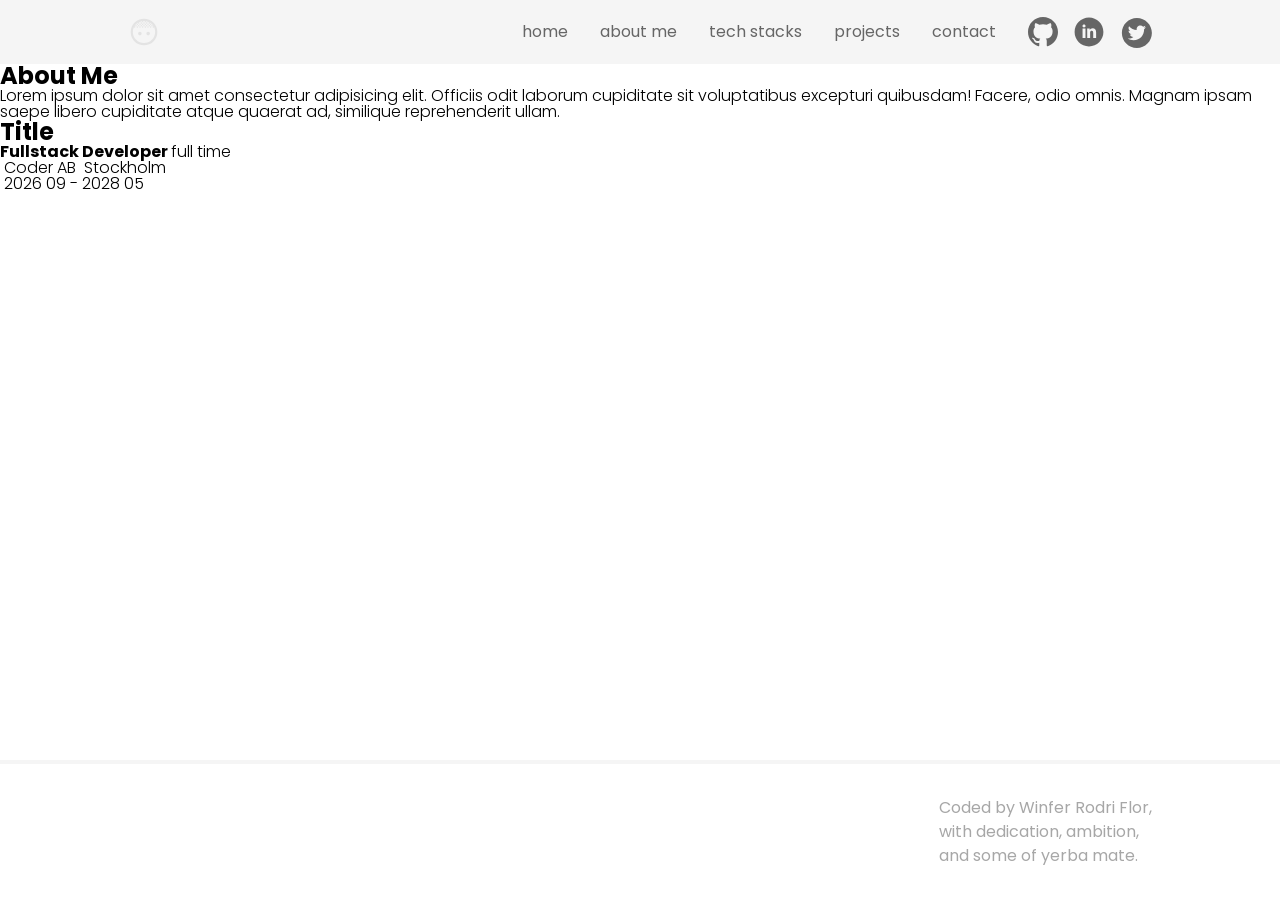
==== about.html @ b0ac0ef9 "Built the HTML-skeleton for the about section witch includes lists for work and educations, where in" ====
<!DOCTYPE html>
<html lang="en">
<head>
    <meta charset="UTF-8">
    <meta name="viewport" content="width=device-width, initial-scale=1.0">
    
    <!-- font family pack from 'google fonts' -->
    <link rel="preconnect" href="https://fonts.googleapis.com">
    <link rel="preconnect" href="https://fonts.gstatic.com" crossorigin>
    <link href="https://fonts.googleapis.com/css2?family=Poppins:ital,wght@0,100;0,200;0,300;0,400;0,500;0,600;0,700;0,800;0,900;1,100;1,200;1,300;1,400;1,500;1,600;1,700;1,800;1,900&display=swap" rel="stylesheet">

    <!-- CSS files in order. consistent, specific and unique designs. -->
    <link rel="stylesheet" href="./css/base.css">
    <link rel="stylesheet" href="./css/about.css">

    <title> Portfolio Task </title>
</head>
<body>
    
    <header>
        <nav aria-label="main menu">
            <div class="nav-wrapper">
                <!-- brandmark logo -->
                <a href="/" class="nav-brand-box">
                    <img src="./img/icon/face-icon.svg" alt="student - homepage">
                </a>
            

                <!-- links for page categories and social media -->
                <div class="nav-links">
                    <ul class="nav-link-list">
                        <li><a href="./"> home  </a></li>
                        <li><a href="./about.html"> about me</a></li>
                        <li><a href="./tech.html"> tech stacks </a></li>
                        <li><a href="./projects.html"> projects </a></li>
                        <li><a href="./contact.html"> contact </a></li>
                    </ul>

                    <ul class="nav-social-list">
                        <li><a href="#" aria-label="linkedin profile">
                            <img src="./img/logo/github-logo.svg" alt="" aria-hidden="true">
                        </a></li>
                        <li><a href="#" aria-label="github profile">
                            <img src="./img/logo/linkedin-logo.svg" alt="" aria-hidden="true">
                        </a></li>
                        <li><a href="#" aria-label="instagram profile">
                            <img src="./img/logo/x-logo.svg" alt="" aria-hidden="true">
                        </a></li>
                    </ul>
                </div>


                <!-- buttons for theme mode and drop menu action -->
                <div class="nav-action">
                    <button type="button" aria-label="toggle the dropdown menu">
                        <img src="./img/icon/moon-icon.svg" alt="" aria-hidden="true"> 
                    </button>      
                    <button type="button" aria-label="toggle the dropdown menu" popovertarget="mainMenu">
                        <img src="./img/icon/menu-icon.svg" alt="" aria-hidden="true"> 
                    </button>      
                </div>                
            </div>


            <!-- dropdown menu includes links for page categories and social media -->
            <div id="mainMenu" class="menu-links" popover="auto">
                <ul class="menu-link-list">
                    <li><a href="./index.html"> home  </a></li>
                    <li><a href="./about.html"> about me</a></li>
                    <li><a href="./tech.html"> tech stacks </a></li>
                    <li><a href="./projects.html"> projects </a></li>
                    <li><a href="./contact.html"> contact </a></li>
                </ul>

                <ul class="menu-social-list">
                    <li><a href="#" aria-label="linkedin profile">
                        <img src="./img/logo/github-logo.svg" alt="" aria-hidden="true">
                    </a></li>
                    <li><a href="#" aria-label="github profile">
                        <img src="./img/logo/linkedin-logo.svg" alt="" aria-hidden="true">
                    </a></li>
                    <li><a href="#" aria-label="instagram profile">
                        <img src="./img/logo/x-logo.svg" alt="" aria-hidden="true">
                    </a></li>
                </ul>
            </div>
        </nav>
    </header>


    <main>
        <div class="about-wrapper">
            <article class="about">
                <h1> About Me </h1>
                <p> 
                    Lorem ipsum dolor sit amet consectetur adipisicing elit. 
                    Officiis odit laborum cupiditate sit voluptatibus excepturi quibusdam! Facere, odio omnis. 
                    Magnam ipsam saepe libero cupiditate atque quaerat ad, 
                    similique reprehenderit ullam.
                </p>
            </article>


            <!-- list of work experience -->
            <section>
                <h2> Title </h2>
                <ul class="about-work-list">
                    <li>
                        <details><summary> 
                            <div class="role">
                                <strong> Fullstack Developer </strong>
                                <span> full time </span>
                            </div> 
                            <div class="details">
                                <div class="address">
                                    <span><img src="#" alt="" aria-hidden="true"> Coder AB </span>
                                    <span><img src="#" alt="" aria-hidden="true"> Stockholm </span>
                                </div>
                                <div class="date">
                                    <img src="#" alt="" aria-hidden="true">
                                    <time datetime="2026-09"> 2026 09 </time> - <time datetime="2028-02"> 2028 05 </time>
                                </div>
                           </div>
                        </summary>
                            <p> 
                                Lorem ipsum dolor sit amet consectetur adipisicing elit. 
                                Voluptatum soluta beatae incidunt officiis molestias et similique ipsum ullam qui, 
                                ipsa eveniet neque vero a delectus amet debitis perferendis repellat placeat. 
                            </p>
                        </details>
                    </li>
                </ul>
            </section>
        </div>
    </main>


    <footer>
        <div class="main-footer">
            <div class="footer-wrapper">
                <p> 
                    Coded by Winfer Rodri Flor, <br>
                    with dedication, ambition, <br>
                    and some of yerba mate. 
                </p>
            </div>
        </div>
    </footer>

</body>
</html>
---- css/base.css ----
:root {
    /* colors pallete */
    --navbar:   #f5f5f5;
    --nav-link: #666666;
    --nav-menu: #f5f5f5;
    --nav-btn:  #666666;
    --t-txt:    #42446E;
    --pic-fr:   #E70FAA;
    --foot-b:   #f5f5f5;
    --foot-txt: #A7A7A7;
    --surface:  #ffffff; 


    /* font size */



    /* other */


}



/*** 2. RESET ***/
* {
    /* removes spaces that are already present on a newly opened web page */
    margin:     0;
    padding:    0;

    /* returns the actual content size, including padding, border, margin and etc */
    box-sizing: border-box;
}

/* removes the dot that comes with the list item by default */
li, summary { list-style-type: none; }

/* the images on the site is always wide as the parent-element */
img { max-width: 100%; object-fit: cover; }

/* removes the underline, which is the default. */
a { text-decoration: none; }



/*** 3. ELEMENT ***/
/* knowledge from the class */ /*
html {
    font-size: 62.5%; 1rem = 10px
} 
*/


body {
    display: grid;
    grid-template-rows: auto 1fr auto;
    height: 100dvh;

        /* standard font pack for the whole project */
        font-family:        "Poppins", sans-serif;
        font-size:          1rem;
        font-weight:        300;
        line-height:        1;
        background-color:   var(--surface);
}



/*** 4. SHARED BLOCK ***/
/* header */
header {
    user-select: none;

    nav[aria-label="main menu"] {
            background-color: var(--navbar);
    }

    .nav-wrapper {
        display: flex;
        flex-wrap: wrap;
        justify-content: space-between;
        align-items: center;
        padding-top: clamp(1rem, 1vw, 2rem);
        padding-bottom: clamp(1rem, 1vw, 2rem);
        max-width: 64rem;
        margin: 0 auto;
    }


/*** nav brand ***/
    .nav-brand-box {
        display: flex;
        max-width: 2rem; max-height: 2rem;
    }

/*** nav links **/
    .nav-links {
        display: flex;
        column-gap: 2rem;
    }

    
    .nav-link-list {
        display: flex;
        column-gap: 2rem;
        flex-wrap: wrap;
    }

    .nav-link-list li {
        display: flex;
        align-items: center;
    }


    .nav-social-list {
        display: flex;
        align-items: center;
        column-gap: 1rem;
    }

    .nav-social-list li {
        display: flex;
        align-items: center;
        max-width: 2rem; max-height: 2rem;
    }


/*** nav action ***/
    .nav-action {
        display: flex;
        column-gap: 1rem;
        flex-wrap: wrap;
    }


/*** mainMenu ***/
    #mainMenu {
        flex-direction: column;
            background-color: var(--nav-menu);
            border: none;
            top: 4rem;
            left: auto;
            width: 20rem;
    }

    .menu-link-list {
        display: flex;
        flex-direction: column;
    }

    .menu-link-list li {
        display: flex;
        justify-content: center;
    }

    .menu-social-list {
        display: flex;
        column-gap: 2rem;
        flex-wrap: wrap;
        justify-content: center;
        align-items: center;
    }

}



footer {

    .main-footer {
            border-top: .25rem solid var(--foot-b);
    }

    .footer-wrapper {
        display: flex;
        flex-wrap: wrap;
        justify-content: end;
        padding-top: clamp(2rem, 2vw, 4rem);
        padding-bottom: clamp(2rem, 2vw, 4rem);
        max-width: 64rem;
        margin: 0 auto;
    }

}


/*** 5. FEATURING ***/
/* text */
.footer-wrapper p {
        font-weight: 400;
        text-align: start;
        line-height: 1.5;
        color: var(--foot-txt);
}

/* link */
.nav-link-list li a,
.menu-link-list li a {
        font-weight: 400;
        color: var(--nav-link);
}

.menu-link-list li a {
    display: flex;
    justify-content: center;
    padding: 1rem 0;
    width: 100%;
}

.menu-social-list li a {
    display: flex;
    padding: 1rem 0;
}

/* link img */
.nav-social-list li a {
    display: flex;
}


/* button */
.nav-action button {
    display: flex;
    padding: .25rem;
    border: none;
    border-radius: 50%;
    max-width: 2rem; max-height: 2rem;
        background-color: var(--nav-btn);
        cursor: pointer;
}

.nav-action:last-child {
    display: none;
}



/*** 6. RESPONSIVE ***/
/* laptop */
@media only screen and (max-width: 64rem) {

    header {

        .nav-wrapper {
            padding-left: clamp(.5rem, 10vw, 1rem);
            padding-right: clamp(.5rem, 10vw, 1rem);
        }

    }

    footer {

        .footer-wrapper {
            padding-left: clamp(.5rem, 10vw, 1rem);
            padding-right: clamp(.5rem, 10vw, 1rem);
        }

    }
}


/* tablet */
@media only screen and (max-width: 48rem) {

    header {

        .nav-links {
            display: none;
        }

        .nav-action:last-child {
            display: flex;
        }

    }

}


/* mobile */
@media only screen and (max-width: 26.5625rem) {

}
---- css/about.css ----
@import url(./base.css);

/*** 4. BLOCK ***/





/*** 5. FEATURING ***/
/* headline */





/*** 6. RESPONSIVE ***/
/* laptop */
@media only screen and (max-width: 64rem) {

}


/* tablet */
@media only screen and (max-width: 48rem) {

}


/* mobile */
@media only screen and (max-width: 26.5625rem) {

}
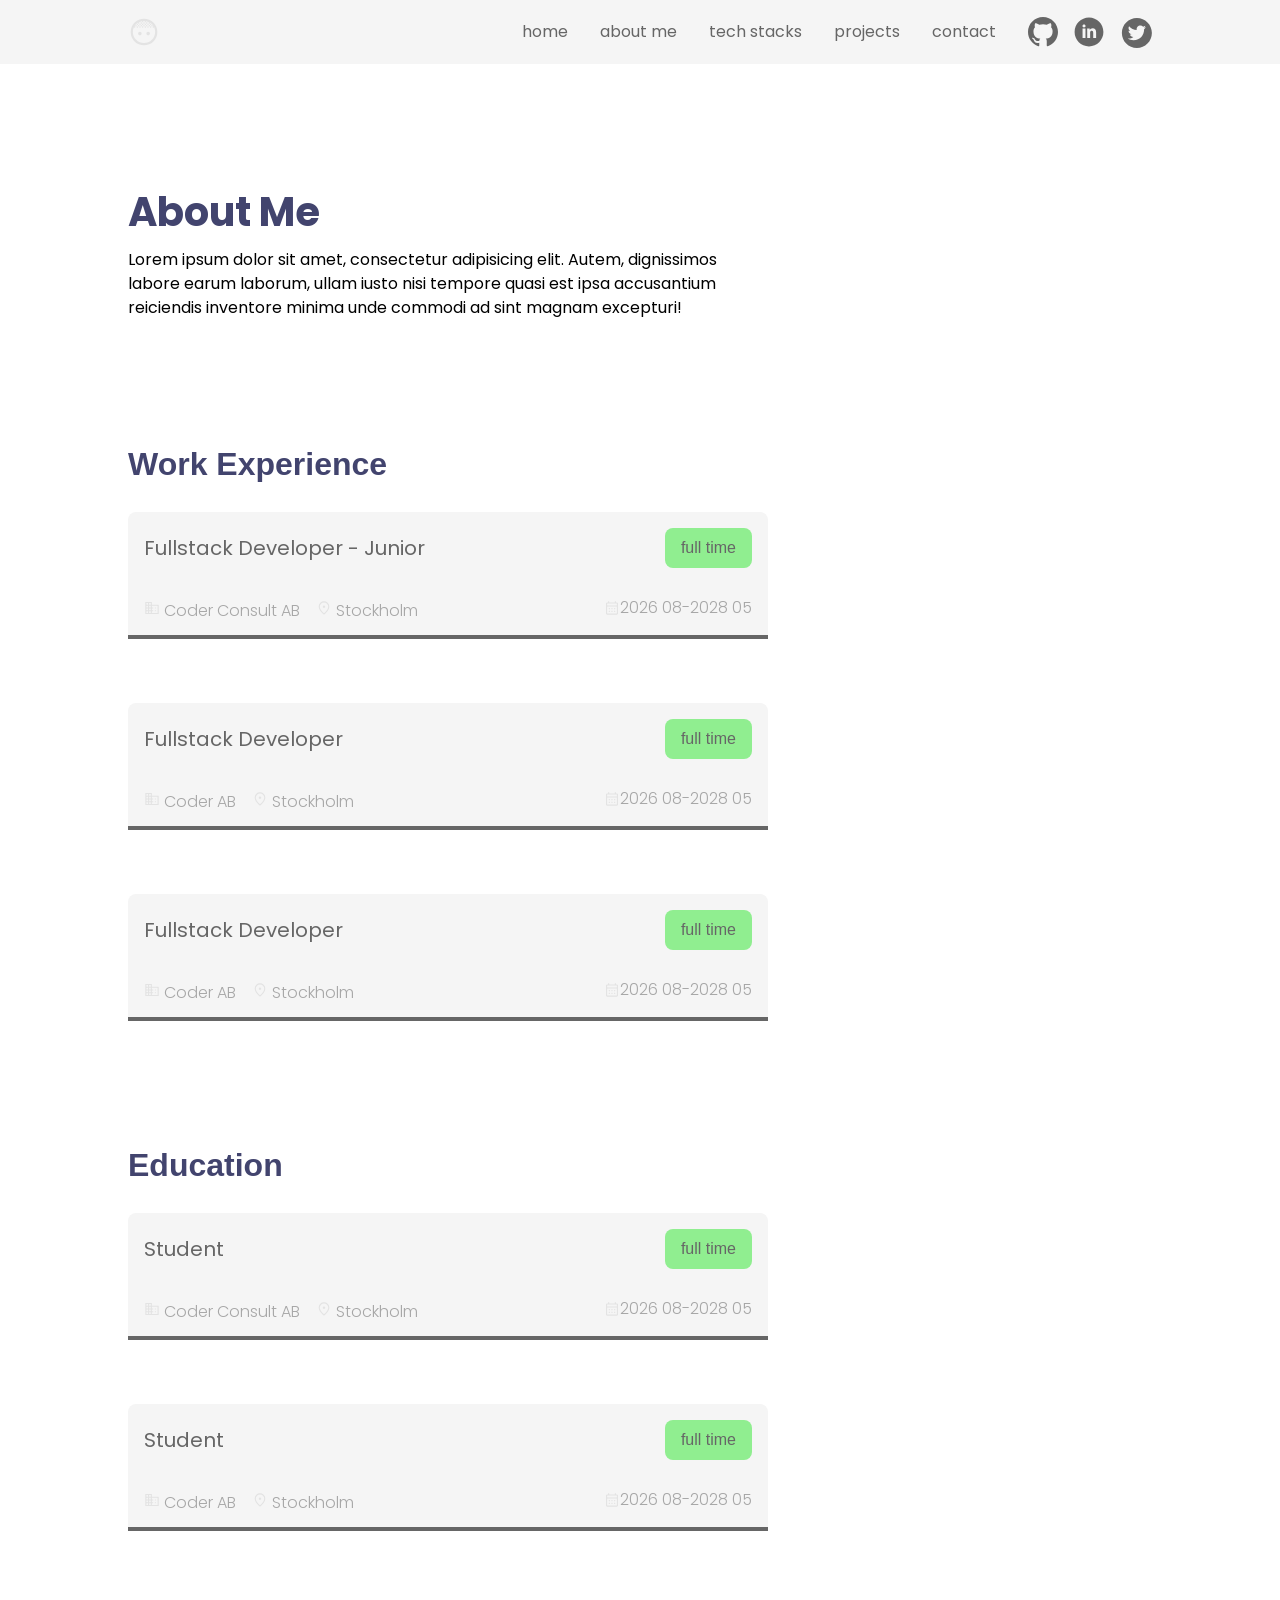
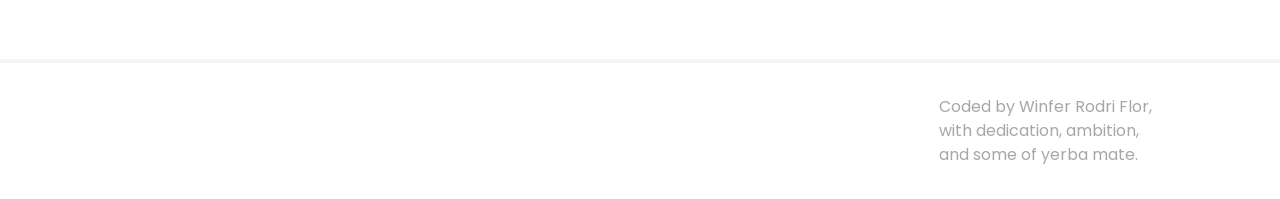
==== commit 25a1ae7a: "Styled the about section + it is responsive" ====
--- a/about.html
+++ b/about.html
@@ -93,32 +93,134 @@
             <article class="about">
                 <h1> About Me </h1>
                 <p> 
-                    Lorem ipsum dolor sit amet consectetur adipisicing elit. 
-                    Officiis odit laborum cupiditate sit voluptatibus excepturi quibusdam! Facere, odio omnis. 
-                    Magnam ipsam saepe libero cupiditate atque quaerat ad, 
-                    similique reprehenderit ullam.
+                    Lorem ipsum dolor sit amet, consectetur adipisicing elit. 
+                    Autem, dignissimos labore earum laborum, ullam iusto nisi 
+                    tempore quasi est ipsa accusantium reiciendis inventore 
+                    minima unde commodi ad sint magnam excepturi!
                 </p>
             </article>
 
 
-            <!-- list of work experience -->
-            <section>
-                <h2> Title </h2>
+            <!-- list of work/education -->
+            <section class="work-list">
+                <h2> Work Experience </h2>
                 <ul class="about-work-list">
                     <li>
                         <details><summary> 
                             <div class="role">
+                                <strong> Fullstack Developer - Junior </strong>
+                                <span> full time </span>
+                            </div> 
+                            <div class="details">
+                                <div class="address">
+                                    <span><img src="./img/icon/building-icon.svg" alt="" aria-hidden="true"> Coder Consult AB </span>
+                                    <span><img src="./img/icon/location-icon.svg" alt="" aria-hidden="true"> Stockholm </span>
+                                </div>
+                                <div class="date">
+                                    <img src="./img/icon/calendar-icon.svg" alt="" aria-hidden="true">
+                                    <time datetime="2026-08"> 2026 08 </time> - <time datetime="2028-02"> 2028 05 </time>
+                                </div>
+                           </div>
+                        </summary>
+                            <p> 
+                                Lorem ipsum dolor sit amet consectetur adipisicing elit. 
+                                Voluptatum soluta beatae incidunt officiis molestias et similique ipsum ullam qui, 
+                                ipsa eveniet neque vero a delectus amet debitis perferendis repellat placeat. 
+                            </p>
+                        </details>
+                    </li>
+                    <li>
+                        <details><summary> 
+                            <div class="role">
                                 <strong> Fullstack Developer </strong>
                                 <span> full time </span>
                             </div> 
                             <div class="details">
                                 <div class="address">
-                                    <span><img src="#" alt="" aria-hidden="true"> Coder AB </span>
-                                    <span><img src="#" alt="" aria-hidden="true"> Stockholm </span>
-                                </div>
-                                <div class="date">
-                                    <img src="#" alt="" aria-hidden="true">
-                                    <time datetime="2026-09"> 2026 09 </time> - <time datetime="2028-02"> 2028 05 </time>
+                                    <span><img src="./img/icon/building-icon.svg" alt="" aria-hidden="true"> Coder AB </span>
+                                    <span><img src="./img/icon/location-icon.svg" alt="" aria-hidden="true"> Stockholm </span>
+                                </div>
+                                <div class="date">
+                                    <img src="./img/icon/calendar-icon.svg" alt="" aria-hidden="true">
+                                    <time datetime="2026-08"> 2026 08 </time> - <time datetime="2028-02"> 2028 05 </time>
+                                </div>
+                           </div>
+                        </summary>
+                            <p> 
+                                Lorem ipsum dolor sit amet consectetur adipisicing elit. 
+                                Voluptatum soluta beatae incidunt officiis molestias et similique ipsum ullam qui, 
+                                ipsa eveniet neque vero a delectus amet debitis perferendis repellat placeat. 
+                            </p>
+                        </details>
+                    </li>
+                    <li>
+                        <details><summary> 
+                            <div class="role">
+                                <strong> Fullstack Developer </strong>
+                                <span> full time </span>
+                            </div> 
+                            <div class="details">
+                                <div class="address">
+                                    <span><img src="./img/icon/building-icon.svg" alt="" aria-hidden="true"> Coder AB </span>
+                                    <span><img src="./img/icon/location-icon.svg" alt="" aria-hidden="true"> Stockholm </span>
+                                </div>
+                                <div class="date">
+                                    <img src="./img/icon/calendar-icon.svg" alt="" aria-hidden="true">
+                                    <time datetime="2026-08"> 2026 08 </time> - <time datetime="2028-02"> 2028 05 </time>
+                                </div>
+                           </div>
+                        </summary>
+                            <p> 
+                                Lorem ipsum dolor sit amet consectetur adipisicing elit. 
+                                Voluptatum soluta beatae incidunt officiis molestias et similique ipsum ullam qui, 
+                                ipsa eveniet neque vero a delectus amet debitis perferendis repellat placeat. 
+                            </p>
+                        </details>
+                    </li>
+                </ul>
+            </section>
+
+            <section class="work-list">
+                <h2> Education </h2>
+                <ul class="about-work-list">
+                    <li>
+                        <details><summary> 
+                            <div class="role">
+                                <strong> Student </strong>
+                                <span> full time </span>
+                            </div> 
+                            <div class="details">
+                                <div class="address">
+                                    <span><img src="./img/icon/building-icon.svg" alt="" aria-hidden="true"> Coder Consult AB </span>
+                                    <span><img src="./img/icon/location-icon.svg" alt="" aria-hidden="true"> Stockholm </span>
+                                </div>
+                                <div class="date">
+                                    <img src="./img/icon/calendar-icon.svg" alt="" aria-hidden="true">
+                                    <time datetime="2026-08"> 2026 08 </time> - <time datetime="2028-02"> 2028 05 </time>
+                                </div>
+                           </div>
+                        </summary>
+                            <p> 
+                                Lorem ipsum dolor sit amet consectetur adipisicing elit. 
+                                Voluptatum soluta beatae incidunt officiis molestias et similique ipsum ullam qui, 
+                                ipsa eveniet neque vero a delectus amet debitis perferendis repellat placeat. 
+                            </p>
+                        </details>
+                    </li>
+                    <li>
+                        <details><summary> 
+                            <div class="role">
+                                <strong> Student </strong>
+                                <span> full time </span>
+                            </div> 
+                            <div class="details">
+                                <div class="address">
+                                    <span><img src="./img/icon/building-icon.svg" alt="" aria-hidden="true"> Coder AB </span>
+                                    <span><img src="./img/icon/location-icon.svg" alt="" aria-hidden="true"> Stockholm </span>
+                                </div>
+                                <div class="date">
+                                    <img src="./img/icon/calendar-icon.svg" alt="" aria-hidden="true">
+                                    <time datetime="2026-08"> 2026 08 </time> - <time datetime="2028-02"> 2028 05 </time>
                                 </div>
                            </div>
                         </summary>
--- a/css/base.css
+++ b/css/base.css
@@ -1,5 +1,6 @@
 :root {
     /* colors pallete */
+    /* header/nav */
     --navbar:   #f5f5f5;
     --nav-link: #666666;
     --nav-menu: #f5f5f5;
@@ -8,6 +9,14 @@
     --pic-fr:   #E70FAA;
     --foot-b:   #f5f5f5;
     --foot-txt: #A7A7A7;
+
+    /* about */
+    --bout-x:   #f5f5f5;
+    --x-bdr:    #666666;
+    --bout-t:   #666666;
+    --s-cornb:  #90ee90;
+    --bout-st:  #A7A7A7;
+    
     --surface:  #ffffff; 
 
 
--- a/css/about.css
+++ b/css/about.css
@@ -1,32 +1,210 @@
-@import url(./base.css);
+@import url(/css/base.css);
+
 
 /*** 4. BLOCK ***/
-
-
-
+main {
+    padding: 8rem 0;
+        background-color: var(--surface);
+
+    .about-wrapper {
+        display: flex;
+        flex-direction: column;
+        row-gap: clamp(4rem, 10vw, 8rem); 
+        justify-content: center;
+            max-width: 64rem;
+            margin: 0 auto;
+    }
+
+/*** artical ***/
+    .about {
+        display: flex;
+        flex-direction: column;
+        row-gap: 1rem;
+        max-width: 40rem;
+    }
+
+
+
+/*** section ***/
+    section { 
+        display: flex;
+        flex-direction: column;
+        row-gap: 2rem;
+        max-width: 40rem;
+    }
+
+/*** about work ***/
+    .about-work-list {
+        display: flex;
+        flex-direction: column;
+        row-gap: clamp(2rem, 10vw, 4rem);
+    }
+
+    .about-work-list li {
+            cursor: pointer;
+    }
+
+    .about-work-list li details summary {
+        display: flex;
+        flex-direction: column;
+        row-gap: 2rem;
+        border-bottom: .25rem solid var(--x-bdr);
+        border-top-left-radius: .5rem;
+        border-top-right-radius: .5rem;
+        padding: 1rem;
+            background-color: var(--bout-x);
+            overflow: hidden;
+    }
+
+
+    .about-work-list .role {
+        display: flex;
+        justify-content: space-between;
+        align-items: center;
+    }
+
+    
+    .about-work-list .details {
+        display: flex;
+        justify-content: space-between;
+    }
+
+    .about-work-list .details .address {
+        display: flex;
+        column-gap: 1rem;
+    }
+
+    .about-work-list .details .date {
+        display: flex;
+            color: var(--bout-st);
+    }
+
+}
 
 
 /*** 5. FEATURING ***/
-/* headline */
-
-
-
+/* title */
+h1 {
+        font-size: clamp(1rem, 8vw, 2.5rem);
+        font-weight: 700;
+        color: var(--t-txt);
+}
+
+h2 {
+        font-size: clamp(1rem, 6vw, 2rem);
+        font-weight: 600;
+        color: var(--t-txt);
+}
+
+
+/* paragraph */
+article p {
+        font-weight: 400;
+        line-height: 1.5;
+}
+
+.about-work-list .role strong {
+        font-size: clamp(1rem, 5vw, 1.25rem);
+        font-weight: 400;
+        color: var(--bout-t);
+}
+
+.about-work-list .details .address span {
+        color: var(--bout-st);
+}
+
+.about-work-list .details .date time {
+        color: var(--bout-st);
+}
+
+.about-work-list li p {
+    padding: 1rem;
+    border-bottom-left-radius: .5rem;
+    border-bottom-right-radius: .5rem;
+        font-weight: 400;
+        line-height: 1.5;    
+        background-color: var(--bout-x);
+}
+
+
+/*** icon ***/
+.about-work-list .details .address img {
+    max-width: 1rem; max-height: 1rem;
+}
+
+.about-work-list .details .date img {
+    max-width: 1rem; max-height: 1rem;
+}
+
+
+/*** others ***/
+.about-work-list .role span {
+    padding: .75rem 1rem;
+    border-radius: .5rem;
+        font-weight: 500;
+        color: var(--bout-t);
+        background-color: var(--s-cornb);
+}
 
 
 /*** 6. RESPONSIVE ***/
 /* laptop */
 @media only screen and (max-width: 64rem) {
 
+    main {
+
+        .about, .work-list {
+            padding-left: clamp(.5rem, 5vw, 5rem);
+            padding-right: clamp(.5rem, 5vw, 5rem);
+        }
+
+    }
 }
 
 
 /* tablet */
 @media only screen and (max-width: 48rem) {
 
+    main {
+
+        .about {
+            margin: 0 auto;
+        }
+
+        .work-list {
+            width: 100%;
+            margin: 0 auto;
+        }
+
+        .about-work-list .role {
+            flex-direction: column;
+            row-gap: 1rem;
+        }
+
+        .about-work-list .details .address {
+        flex-direction: column;
+        row-gap: 1rem;
+
+        }
+
+        h2 {
+                text-align: center;
+        }
+
+    }
 }
 
 
 /* mobile */
 @media only screen and (max-width: 26.5625rem) {
 
+    main {
+
+        .about-work-list .details {
+            flex-direction: column;
+            row-gap: 1rem;
+        }
+
+    }
+
 }
